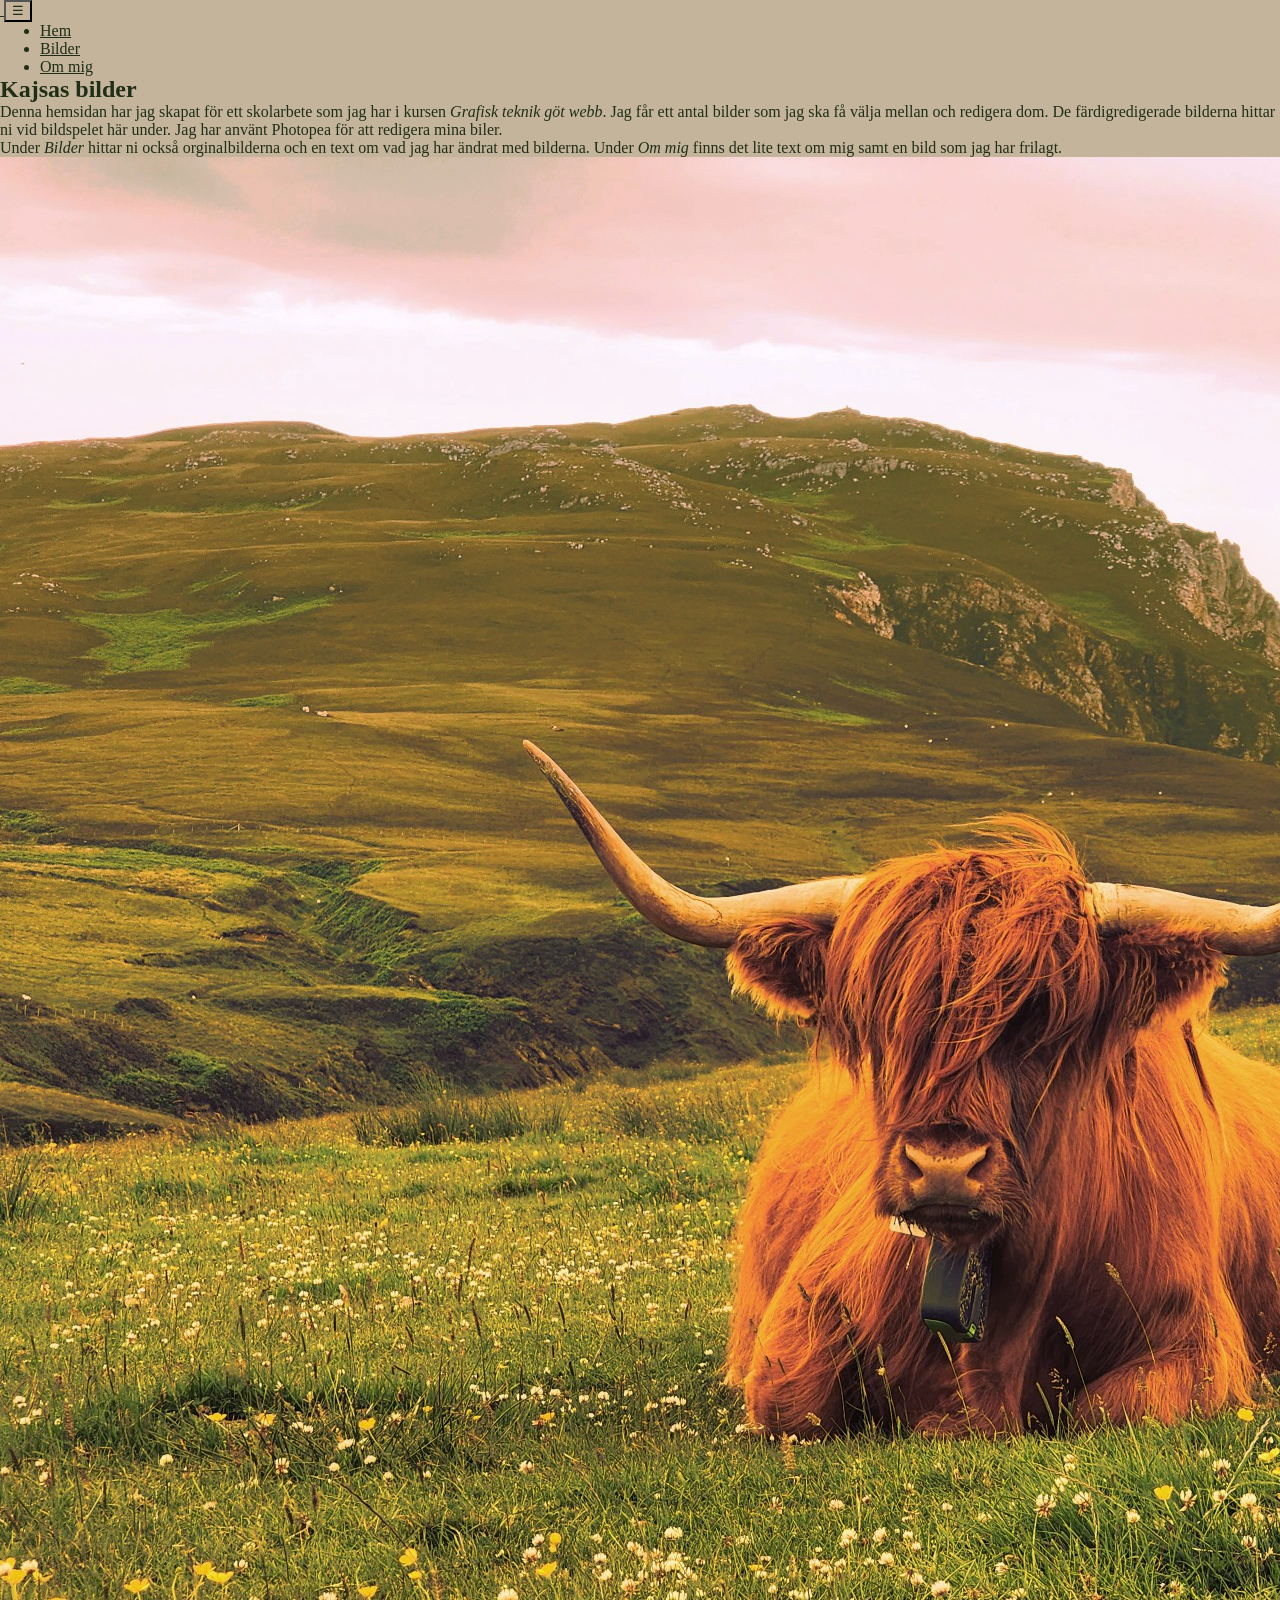
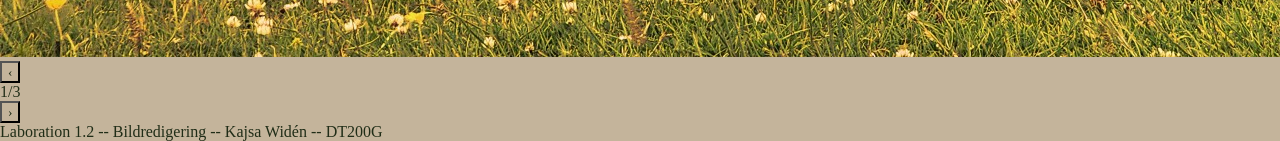
==== index.html @ cc409776 "La till en klass till länkarna i headern" ====
<!doctype html>
<html lang="sv">
  <head>
    <!-- Svenska bokstäver fungerar och skärmen anpassar sig till små skärmar-->
    <meta charset="UTF-8">
    <meta name="viewport" content="width=device-width, initial-scale=1.0">
    <!-- Utseende i fliken till hemsidan-->
    <title>Startsida</title>
    <link rel="icon" type="image/x-icon" href="images/favicon.ico">
    <!--Koppla samman CSS och JavaScriptfiler-->
    <link rel="stylesheet" href="css/style.css">
    <script src="js/main.js" defer></script>
  </head>
  <body>
    <header>
        <!--Hemsidans logotyp med länk till startsidan-->
        <a href="index.html">
            <img src="images/logo.svg" alt="">                            <!--LÄGG TILL ALTTEXT-->
        </a>
        <!--Menyknapp till de mindre skärmarna-->
        <button class="header-menu">☰</button>
        <!--Länkar till de tre olika sidorna-->
        <nav class="menu">
            <ul>
                <li><a href="index.html">Hem</a></li>
                <li><a href="bilder.html">Bilder</a></li>
                <li><a href="ommig.html">Om mig</a></li>
            </ul>
        </nav>
    </header>
    <main>
        <!--Herobild med rubrik på-->
        <section class="herosection">
            <h1>Kajsas bilder</h1>
        </section>
        <p>Denna hemsidan har jag skapat för ett skolarbete som jag har i kursen <em>Grafisk teknik göt webb</em>. 
            Jag får ett antal bilder som jag ska få välja mellan och redigera dom. 
            De färdigredigerade bilderna hittar ni vid bildspelet här under.
            Jag har använt Photopea för att redigera mina biler.</p>
        <p>Under <em>Bilder</em> hittar ni också orginalbilderna och en text om vad jag har ändrat med bilderna. 
            Under <em>Om mig</em> finns det lite text om mig samt en bild som jag har frilagt.</p>
        <!--Bildspelet-->    
        <img class="slideshow" src="images/bildserie010.jpg" alt="En kossa som ligger i ett grönt landskap, lite gultonad bild med äkta färger">
        <!--Knapparna i bildspelet, samt bildräknaren-->
        <button class="prev-slide">&#8249;</button>
        <p class="counterslide">1/3</p>
        <button class="next-slide">&#8250;</button>
    </main>
    <footer>
        <p>Laboration 1.2 -- Bildredigering -- Kajsa Widén -- DT200G</p>
    </footer>
  </body>
</html>
---- css/style.css ----
:root {
    --background: #C4B49B;
    --background-light: #E8DDC9;
    --textcolor: #202D17;
}

/*Grundregler för hela hemsidan*/
* {
    margin: 0;
    font-family: Georgia, 'Times New Roman', Times, serif;
    box-sizing: border-box;
    color: var(--textcolor);
    background-color: var(--background);
}
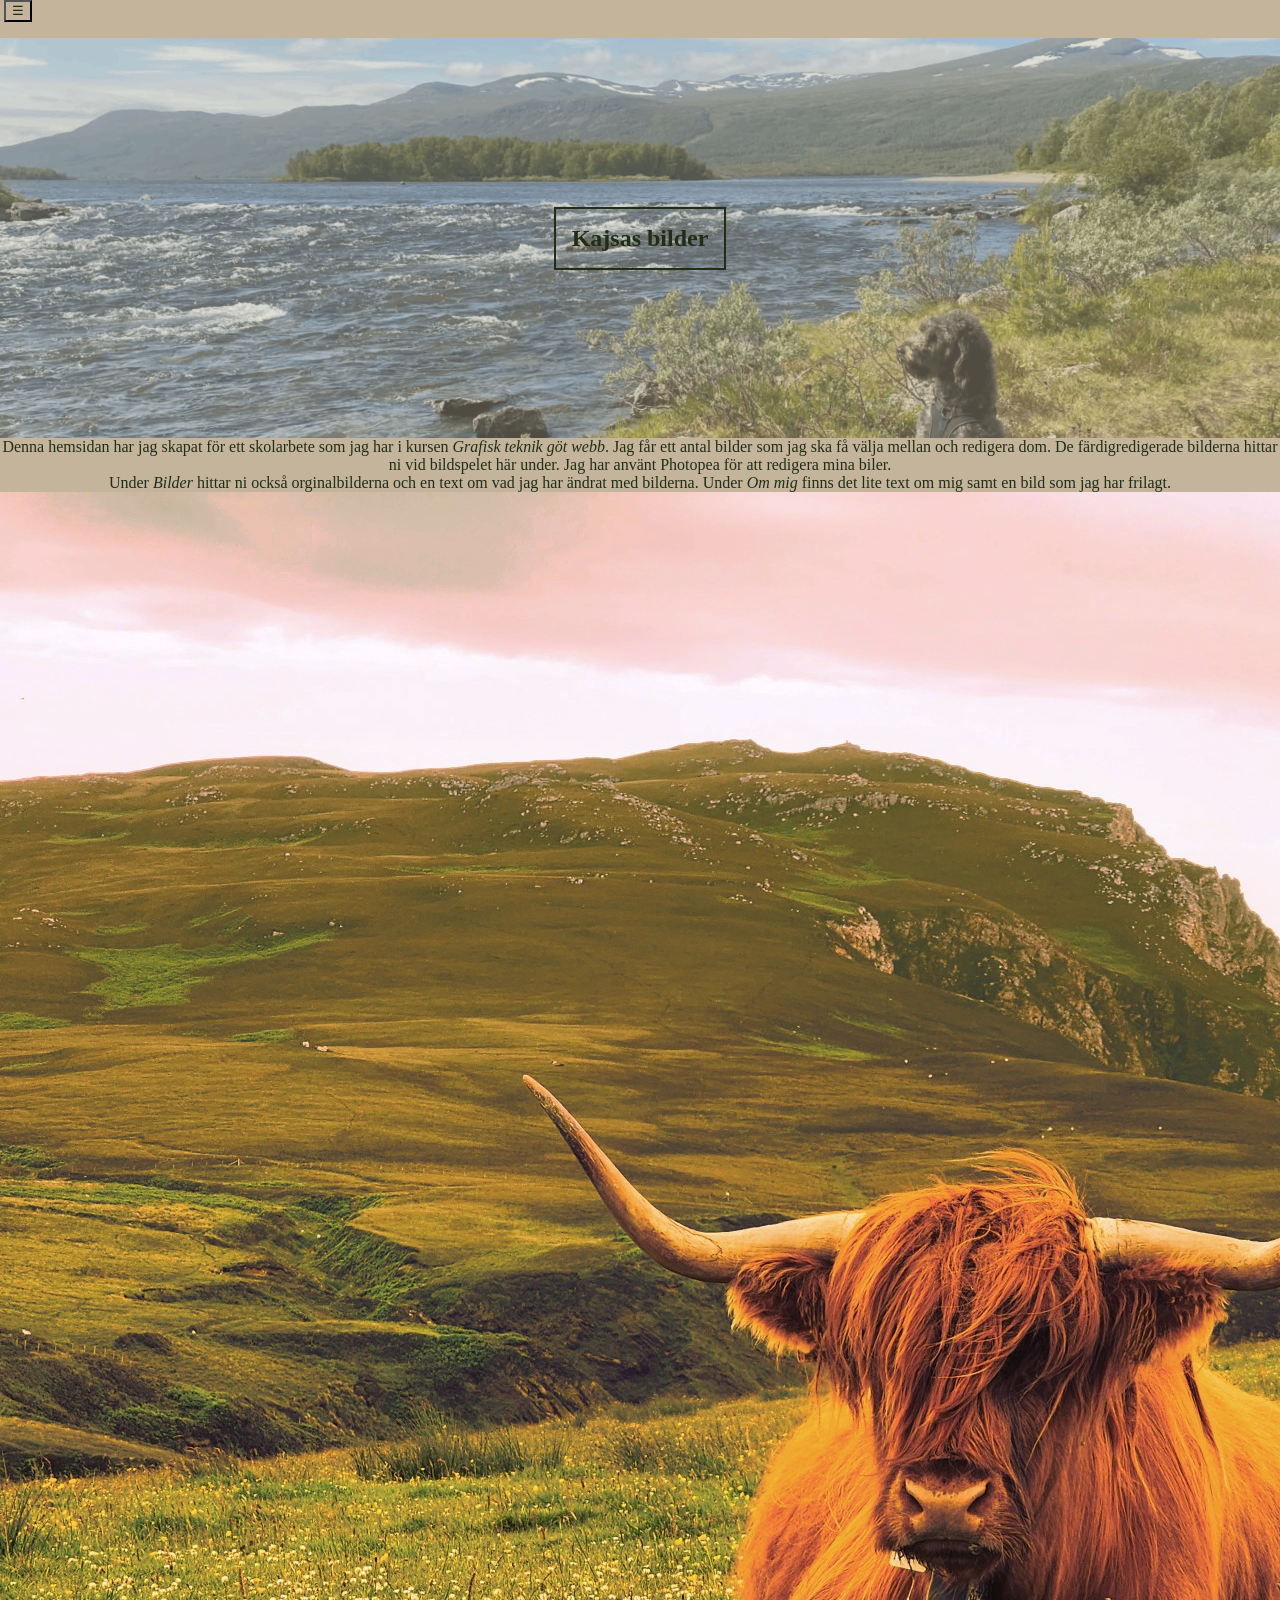
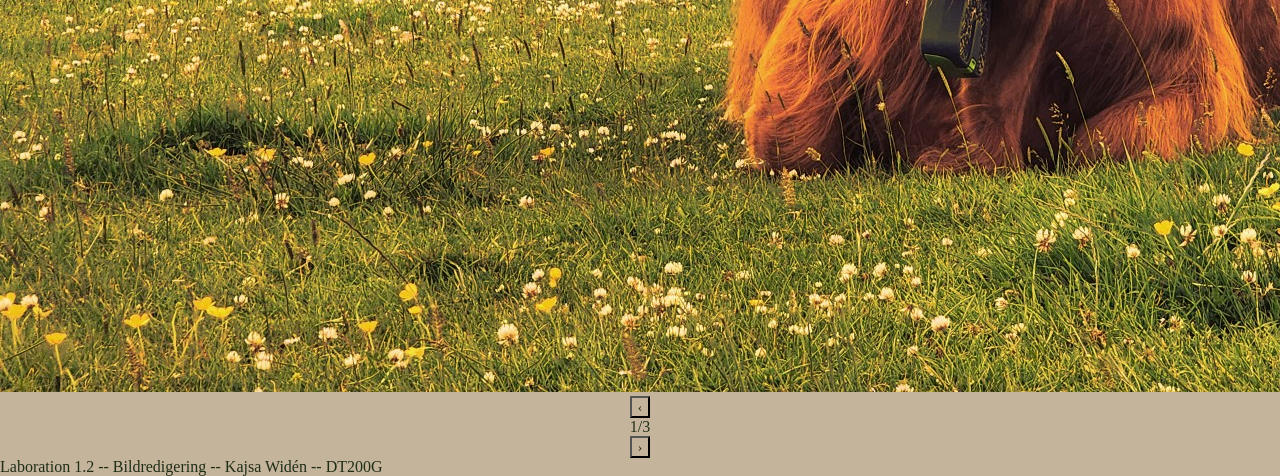
==== commit 7e52c1e0: "La till en div för knapparna till bildspelet" ====
--- a/index.html
+++ b/index.html
@@ -42,9 +42,11 @@
         <!--Bildspelet-->    
         <img class="slideshow" src="images/bildserie010.jpg" alt="En kossa som ligger i ett grönt landskap, lite gultonad bild med äkta färger">
         <!--Knapparna i bildspelet, samt bildräknaren-->
-        <button class="prev-slide">&#8249;</button>
-        <p class="counterslide">1/3</p>
-        <button class="next-slide">&#8250;</button>
+        <div class="slidebuttons">
+            <button class="prev-slide">&#8249;</button>
+            <p class="counterslide">1/3</p>
+            <button class="next-slide">&#8250;</button>
+        </div>
     </main>
     <footer>
         <p>Laboration 1.2 -- Bildredigering -- Kajsa Widén -- DT200G</p>
--- a/css/style.css
+++ b/css/style.css
@@ -11,4 +11,60 @@
     box-sizing: border-box;
     color: var(--textcolor);
     background-color: var(--background);
+}
+
+/*Öppnar och stänger menyn när man trycker på hamburgarknappen*/
+.menu {
+    display: none;
+}
+
+.menu.open {
+    display: block;
+}
+
+/*Ändrar utseendet på länkarna i headern*/
+ul{
+    list-style: none;
+    margin-top: 1rem;
+}
+
+a {
+    text-decoration: none;
+}
+
+a:hover {
+    text-decoration: underline;
+}
+
+header {
+    padding-bottom: 1rem;
+}
+
+
+/*Herosektionen, bild och h1*/
+.herosection {
+    /*Hur herobilden ser ut*/
+    background-image: url("../images/header.png");
+    background-size: cover;
+    height: 400px;
+
+    /*Hur texten på bilden ligger*/
+    display: flex;
+    justify-content: center;
+    align-items: center;
+    background-position: center;
+}
+
+.herosection h1 {
+    background: transparent;
+}
+
+main {
+    text-align: center;
+}
+
+h1 {
+    border: solid 2px;
+    padding: 1rem 1rem;
+    display: inline-block;
 }
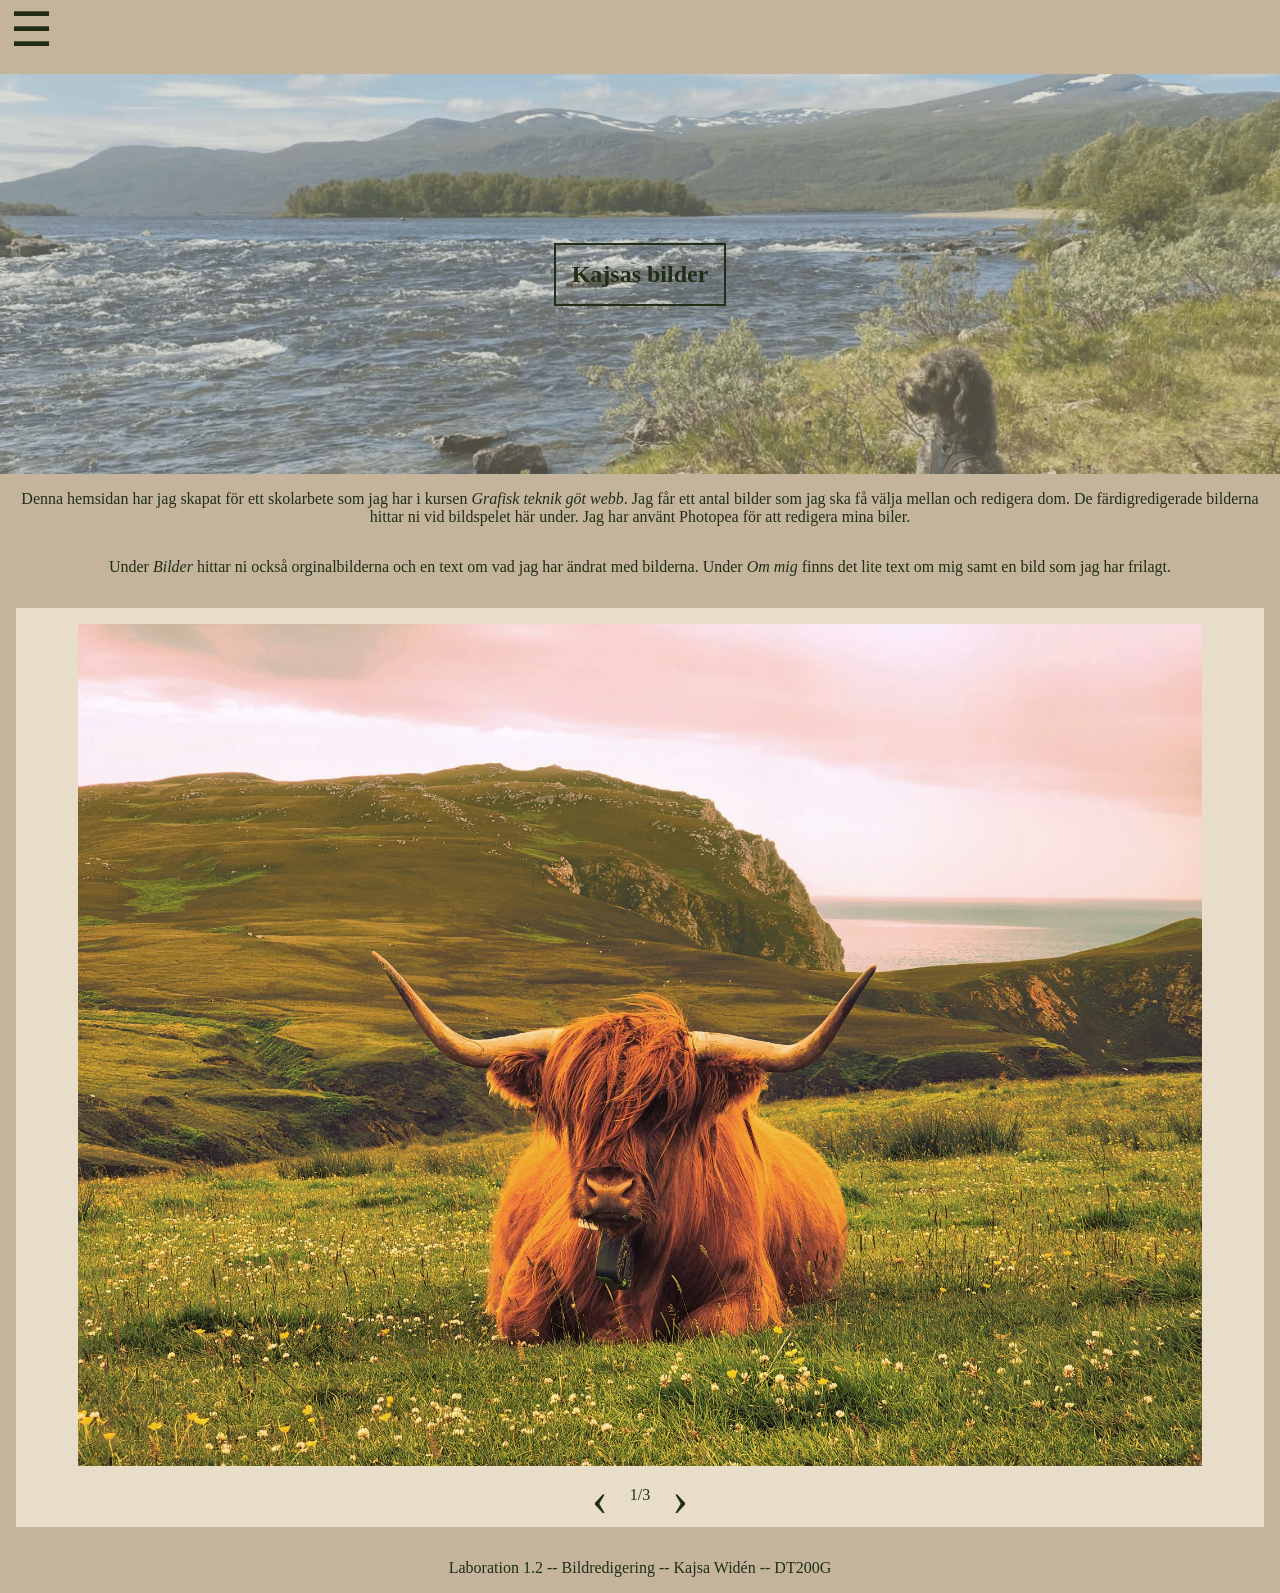
==== commit ed789824: "Har fixat hur knappar och bildspelet ser ut" ====
--- a/index.html
+++ b/index.html
@@ -40,6 +40,7 @@
         <p>Under <em>Bilder</em> hittar ni också orginalbilderna och en text om vad jag har ändrat med bilderna. 
             Under <em>Om mig</em> finns det lite text om mig samt en bild som jag har frilagt.</p>
         <!--Bildspelet-->    
+        <div class="slideshow-buttons">
         <img class="slideshow" src="images/bildserie010.jpg" alt="En kossa som ligger i ett grönt landskap, lite gultonad bild med äkta färger">
         <!--Knapparna i bildspelet, samt bildräknaren-->
         <div class="slidebuttons">
@@ -47,6 +48,7 @@
             <p class="counterslide">1/3</p>
             <button class="next-slide">&#8250;</button>
         </div>
+        </div>
     </main>
     <footer>
         <p>Laboration 1.2 -- Bildredigering -- Kajsa Widén -- DT200G</p>
--- a/css/style.css
+++ b/css/style.css
@@ -10,7 +10,11 @@
     font-family: Georgia, 'Times New Roman', Times, serif;
     box-sizing: border-box;
     color: var(--textcolor);
-    background-color: var(--background);
+
+}
+
+body {
+        background-color: var(--background);
 }
 
 /*Öppnar och stänger menyn när man trycker på hamburgarknappen*/
@@ -40,6 +44,19 @@
     padding-bottom: 1rem;
 }
 
+/*Ändrar storlek och utseende i knappar*/
+button {
+    border: none;
+    font-size: 3rem;
+}
+
+header button {
+        background-color: var(--background);
+}
+
+main button {
+    background-color: var(--background-light);
+}
 
 /*Herosektionen, bild och h1*/
 .herosection {
@@ -59,12 +76,47 @@
     background: transparent;
 }
 
+footer,
 main {
     text-align: center;
 }
 
+/*Hur texten på hemsidan ligger*/
 h1 {
     border: solid 2px;
     padding: 1rem 1rem;
     display: inline-block;
-}+}
+
+h2 {
+    padding: 2rem;
+}
+
+p {
+    padding: 1rem;
+}
+
+/*Hur en sektion ser ut ser ut*/
+.slideshow-buttons,
+.section-aboutme,
+.pictures-text {
+    background-color: var(--background-light);
+    margin: 1rem;
+}
+
+.section-aboutme,
+.pictures-text img {
+    width: 100%;
+}
+
+/*Hur bildspelet ser ut*/
+.slideshow {
+    width: 90%;
+    margin-top: 1rem;
+}
+
+.slidebuttons {
+    display: flex;
+    justify-content: center;
+}
+
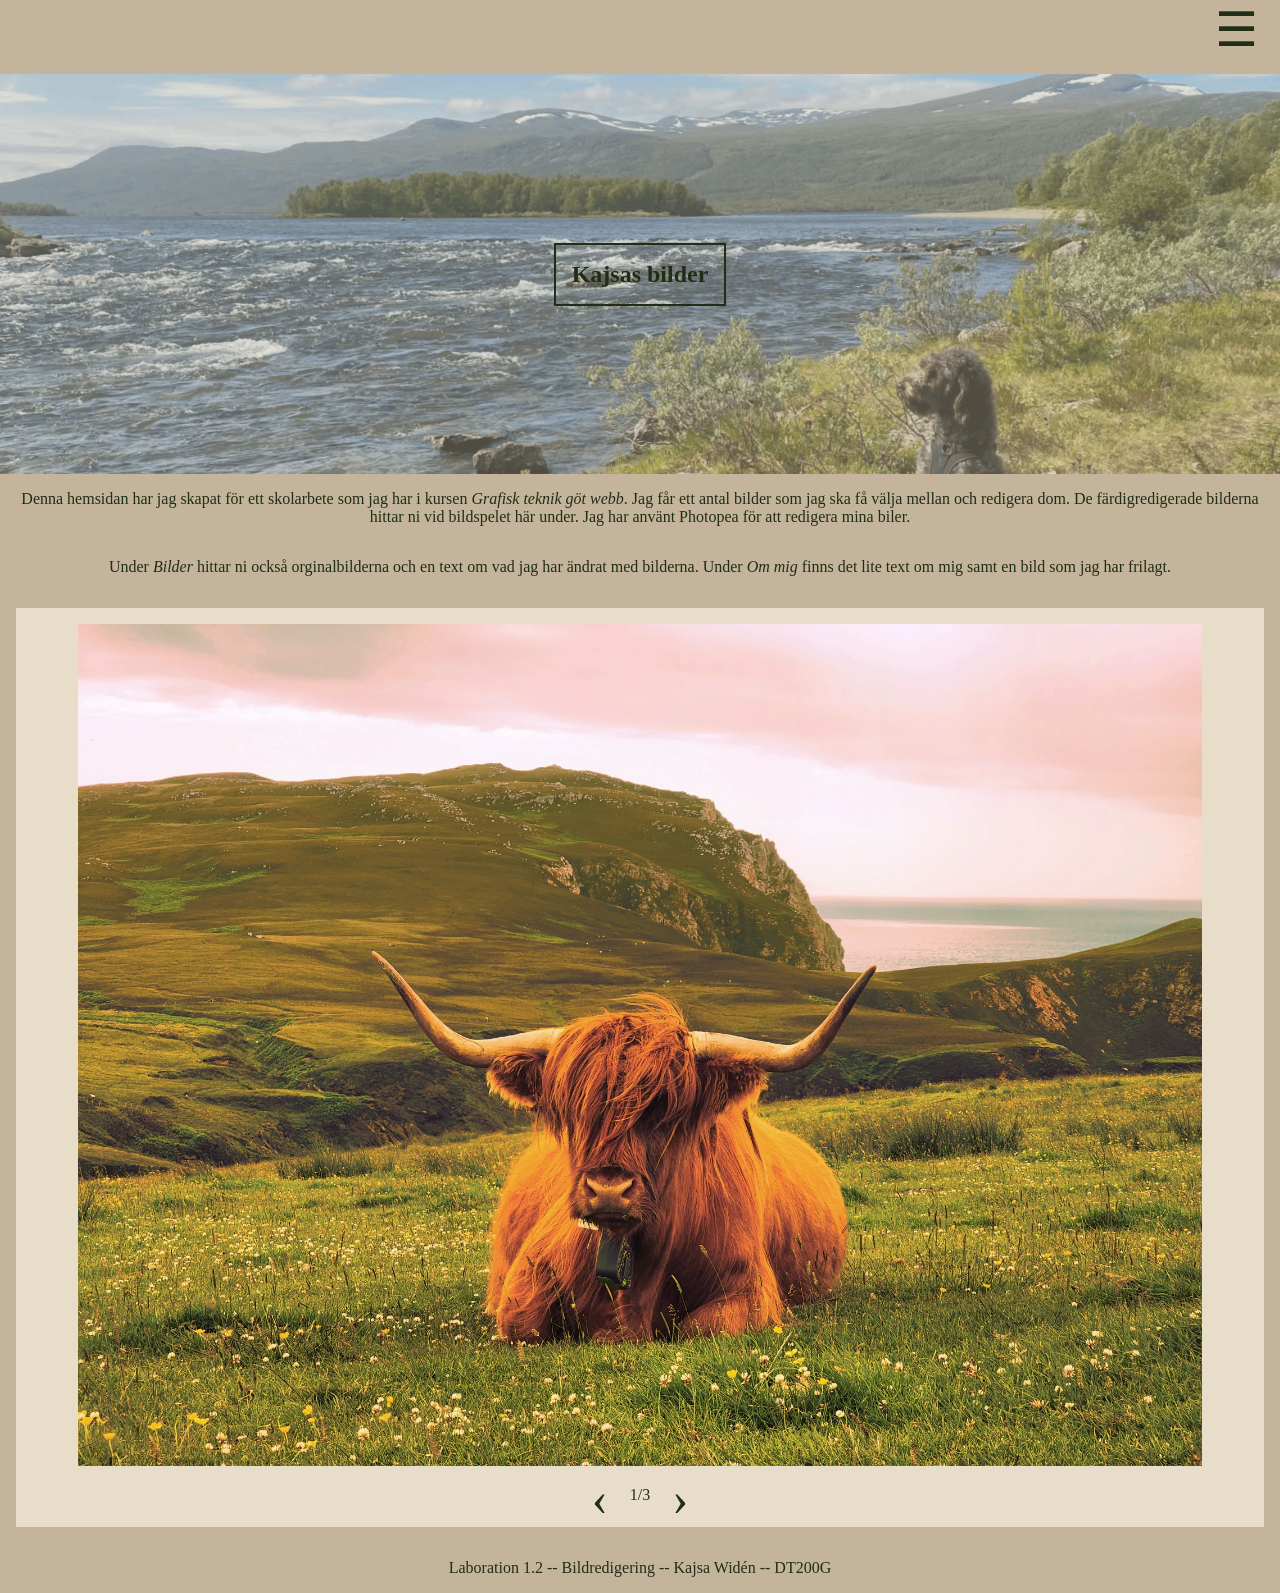
==== commit b41689a0: "fixat så inte menyknappen flyttar på sig om man öppnar menyn" ====
--- a/index.html
+++ b/index.html
@@ -14,11 +14,13 @@
   <body>
     <header>
         <!--Hemsidans logotyp med länk till startsidan-->
-        <a href="index.html">
-            <img src="images/logo.svg" alt="">                            <!--LÄGG TILL ALTTEXT-->
-        </a>
-        <!--Menyknapp till de mindre skärmarna-->
-        <button class="header-menu">☰</button>
+        <div class="header-logo-button">
+            <a href="index.html">
+                <img src="images/logo.svg" alt="">                            <!--LÄGG TILL ALTTEXT-->
+            </a>
+            <!--Menyknapp till de mindre skärmarna-->
+            <button class="header-menu">☰</button>
+        </div>
         <!--Länkar till de tre olika sidorna-->
         <nav class="menu">
             <ul>
--- a/css/style.css
+++ b/css/style.css
@@ -40,8 +40,16 @@
     text-decoration: underline;
 }
 
+.header-logo-button {
+    display: flex;
+    flex-direction: row;
+    justify-content: space-between;
+
+}
+
 header {
-    padding-bottom: 1rem;
+     padding-bottom: 1rem;
+     margin: auto 1rem;
 }
 
 /*Ändrar storlek och utseende i knappar*/
@@ -51,7 +59,7 @@
 }
 
 header button {
-        background-color: var(--background);
+    background-color: var(--background);
 }
 
 main button {
@@ -106,7 +114,7 @@
 
 .section-aboutme,
 .pictures-text img {
-    width: 100%;
+    width: 95%;
 }
 
 /*Hur bildspelet ser ut*/
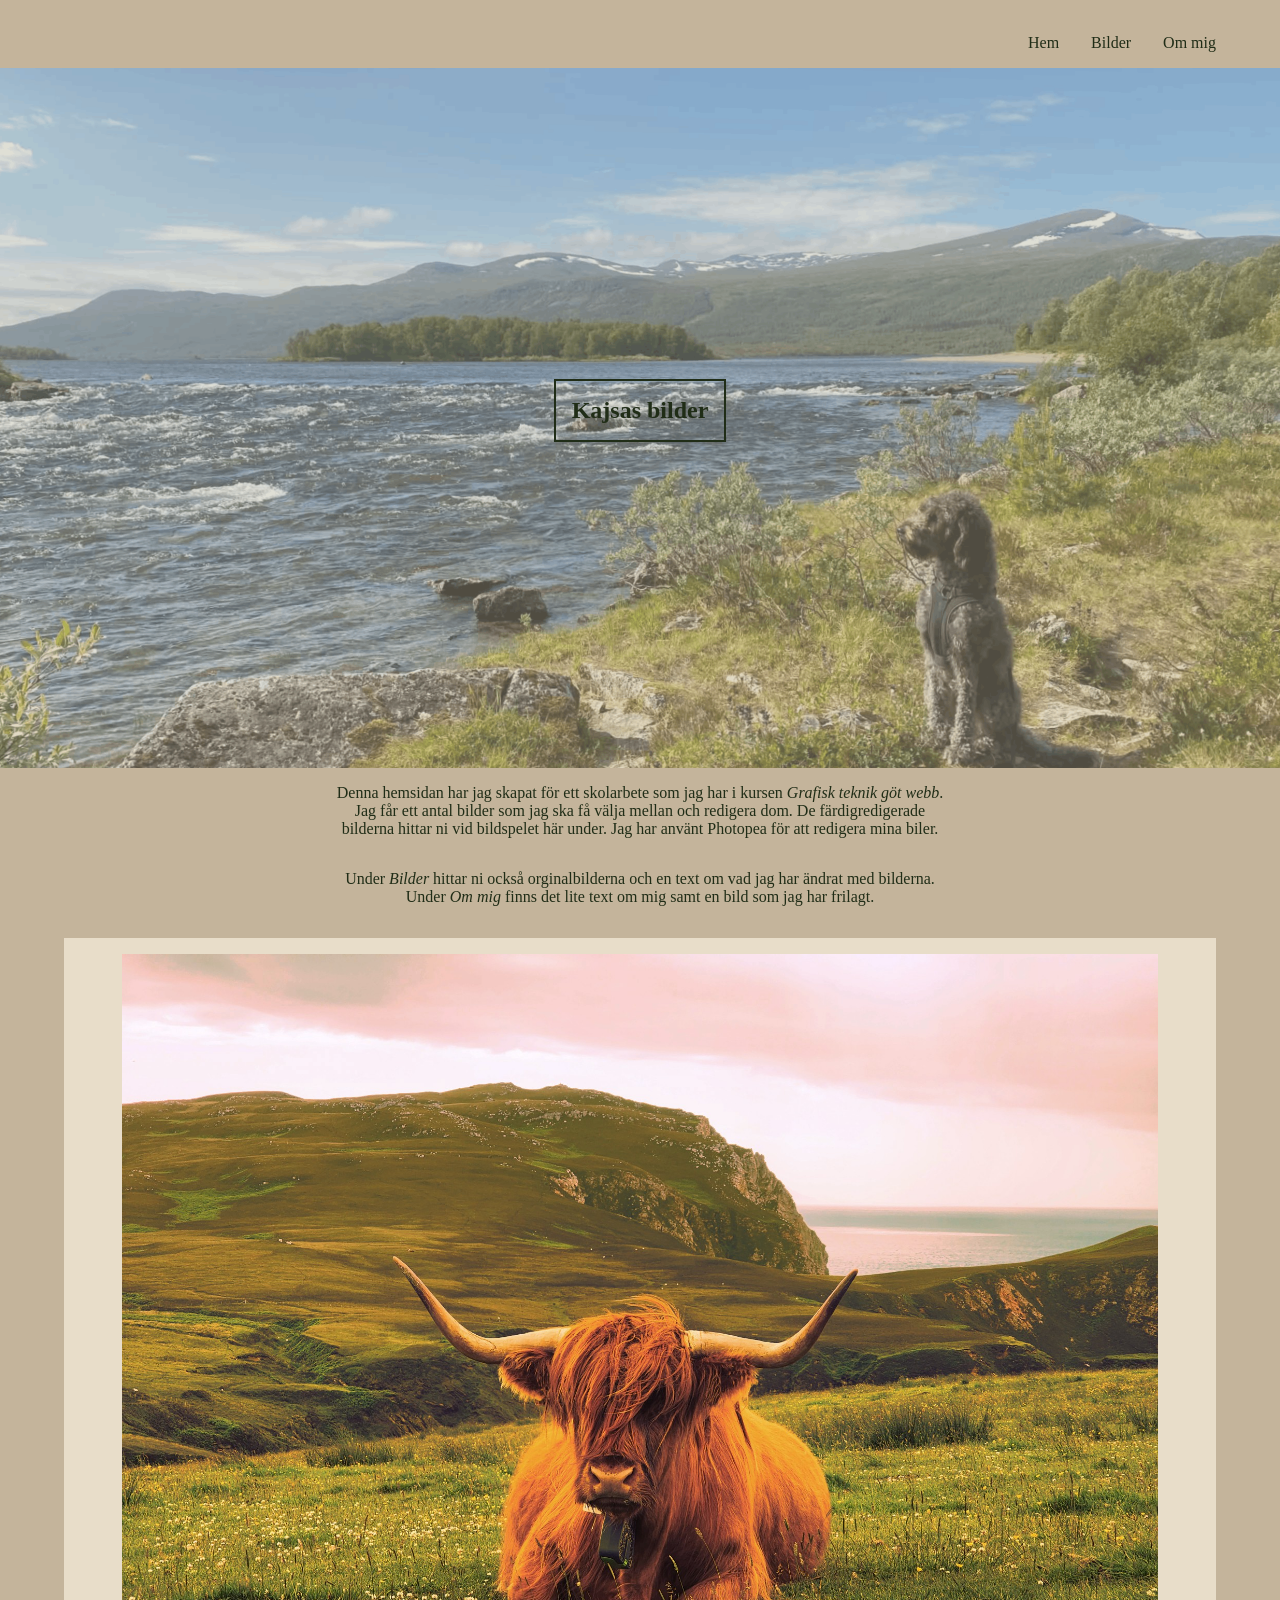
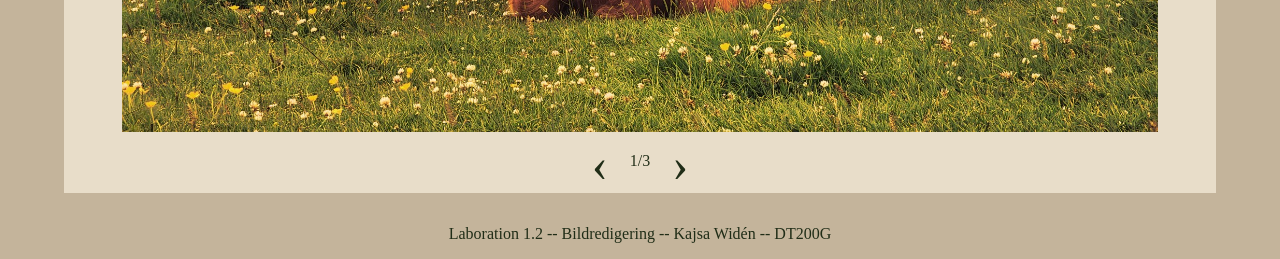
==== commit 9f361d46: "Försöker få till så bilderna blir lika stora" ====
--- a/index.html
+++ b/index.html
@@ -43,13 +43,13 @@
             Under <em>Om mig</em> finns det lite text om mig samt en bild som jag har frilagt.</p>
         <!--Bildspelet-->    
         <div class="slideshow-buttons">
-        <img class="slideshow" src="images/bildserie010.jpg" alt="En kossa som ligger i ett grönt landskap, lite gultonad bild med äkta färger">
-        <!--Knapparna i bildspelet, samt bildräknaren-->
-        <div class="slidebuttons">
-            <button class="prev-slide">&#8249;</button>
-            <p class="counterslide">1/3</p>
-            <button class="next-slide">&#8250;</button>
-        </div>
+            <img class="slideshow" src="images/bildserie010.jpg" alt="En kossa som ligger i ett grönt landskap, lite gultonad bild med äkta färger">
+            <!--Knapparna i bildspelet, samt bildräknaren-->
+            <div class="slidebuttons">
+                <button class="prev-slide">&#8249;</button>
+                <p class="counterslide">1/3</p>
+                <button class="next-slide">&#8250;</button>
+            </div>
         </div>
     </main>
     <footer>
--- a/css/style.css
+++ b/css/style.css
@@ -94,6 +94,7 @@
     border: solid 2px;
     padding: 1rem 1rem;
     display: inline-block;
+    margin-bottom: 1rem;
 }
 
 h2 {
@@ -128,3 +129,52 @@
     justify-content: center;
 }
 
+@media (min-width: 768px) {
+    /*Hur menyn ser ut i headern*/
+    .header-menu {
+        display: none;
+    }
+
+    .menu {
+        display: block;
+    }
+
+    .menu ul {
+        display: flex;
+        gap: 2rem;
+        justify-content: flex-end;
+        margin-right: 3rem;
+    }
+
+    /*Ger dessa reglerna till alla p-element förutom slidebuttons*/
+    p:not(.slidebuttons p) {
+        max-width: 40rem;
+        margin: auto;
+    }
+
+
+    /*Herobilden*/
+    .herosection {
+        height: 700px;
+    }
+
+    /*Hur de olika sektionerna ser ut*/
+    .slideshow-buttons,
+    .section-aboutme,
+    .pictures-text {
+        width: 90%;
+        margin: 1rem auto;
+    }
+
+
+    .pictures {
+        display: flex;
+       /* justify-content: space-around;
+        
+    }
+
+    .original img {
+        width: 50%;
+    }
+    
+}
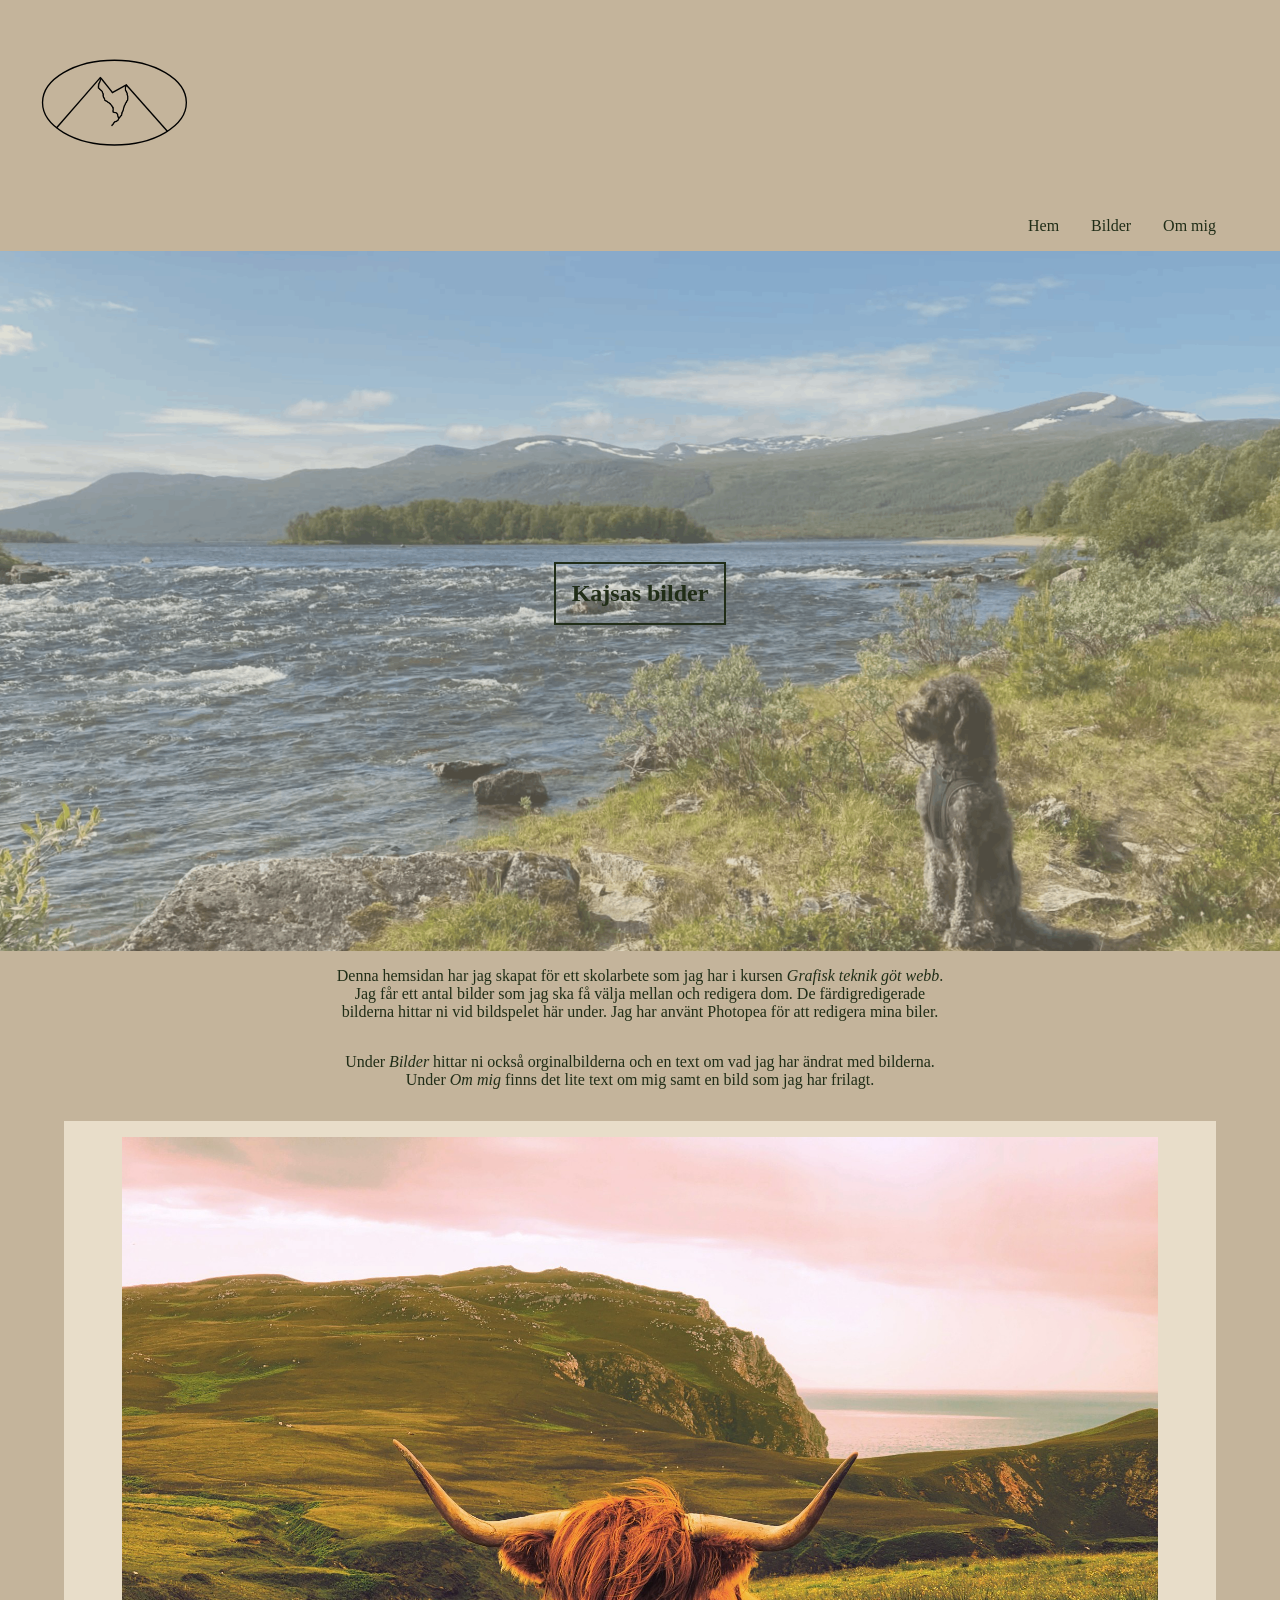
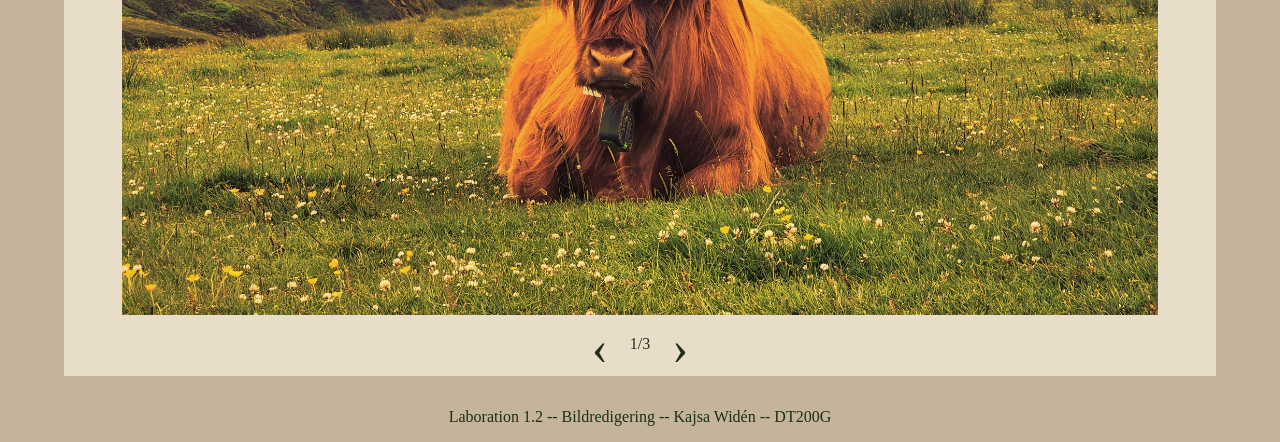
==== commit 94f1e4d1: "La in logotyp med alt-text till hemsidan" ====
--- a/index.html
+++ b/index.html
@@ -16,7 +16,7 @@
         <!--Hemsidans logotyp med länk till startsidan-->
         <div class="header-logo-button">
             <a href="index.html">
-                <img src="images/logo.svg" alt="">                            <!--LÄGG TILL ALTTEXT-->
+                <img src="images/logo.svg" alt="Logotyp, ett berg som är inringat">
             </a>
             <!--Menyknapp till de mindre skärmarna-->
             <button class="header-menu">☰</button>
--- a/css/style.css
+++ b/css/style.css
@@ -169,12 +169,25 @@
 
     .pictures {
         display: flex;
-       /* justify-content: space-around;
+        justify-content: space-around;
         
     }
 
-    .original img {
+    /*Ger bilderna som ligger jämte varandra samma storlek*/
+    .wide {
         width: 50%;
     }
+
+    .high {
+        flex: 1;
+        display: flex;
+        flex-direction: column;
+        align-items: center;
+    }
     
+
+    .section-aboutme {
+        display: flex;
+        flex-direction: row;
+    }
 }
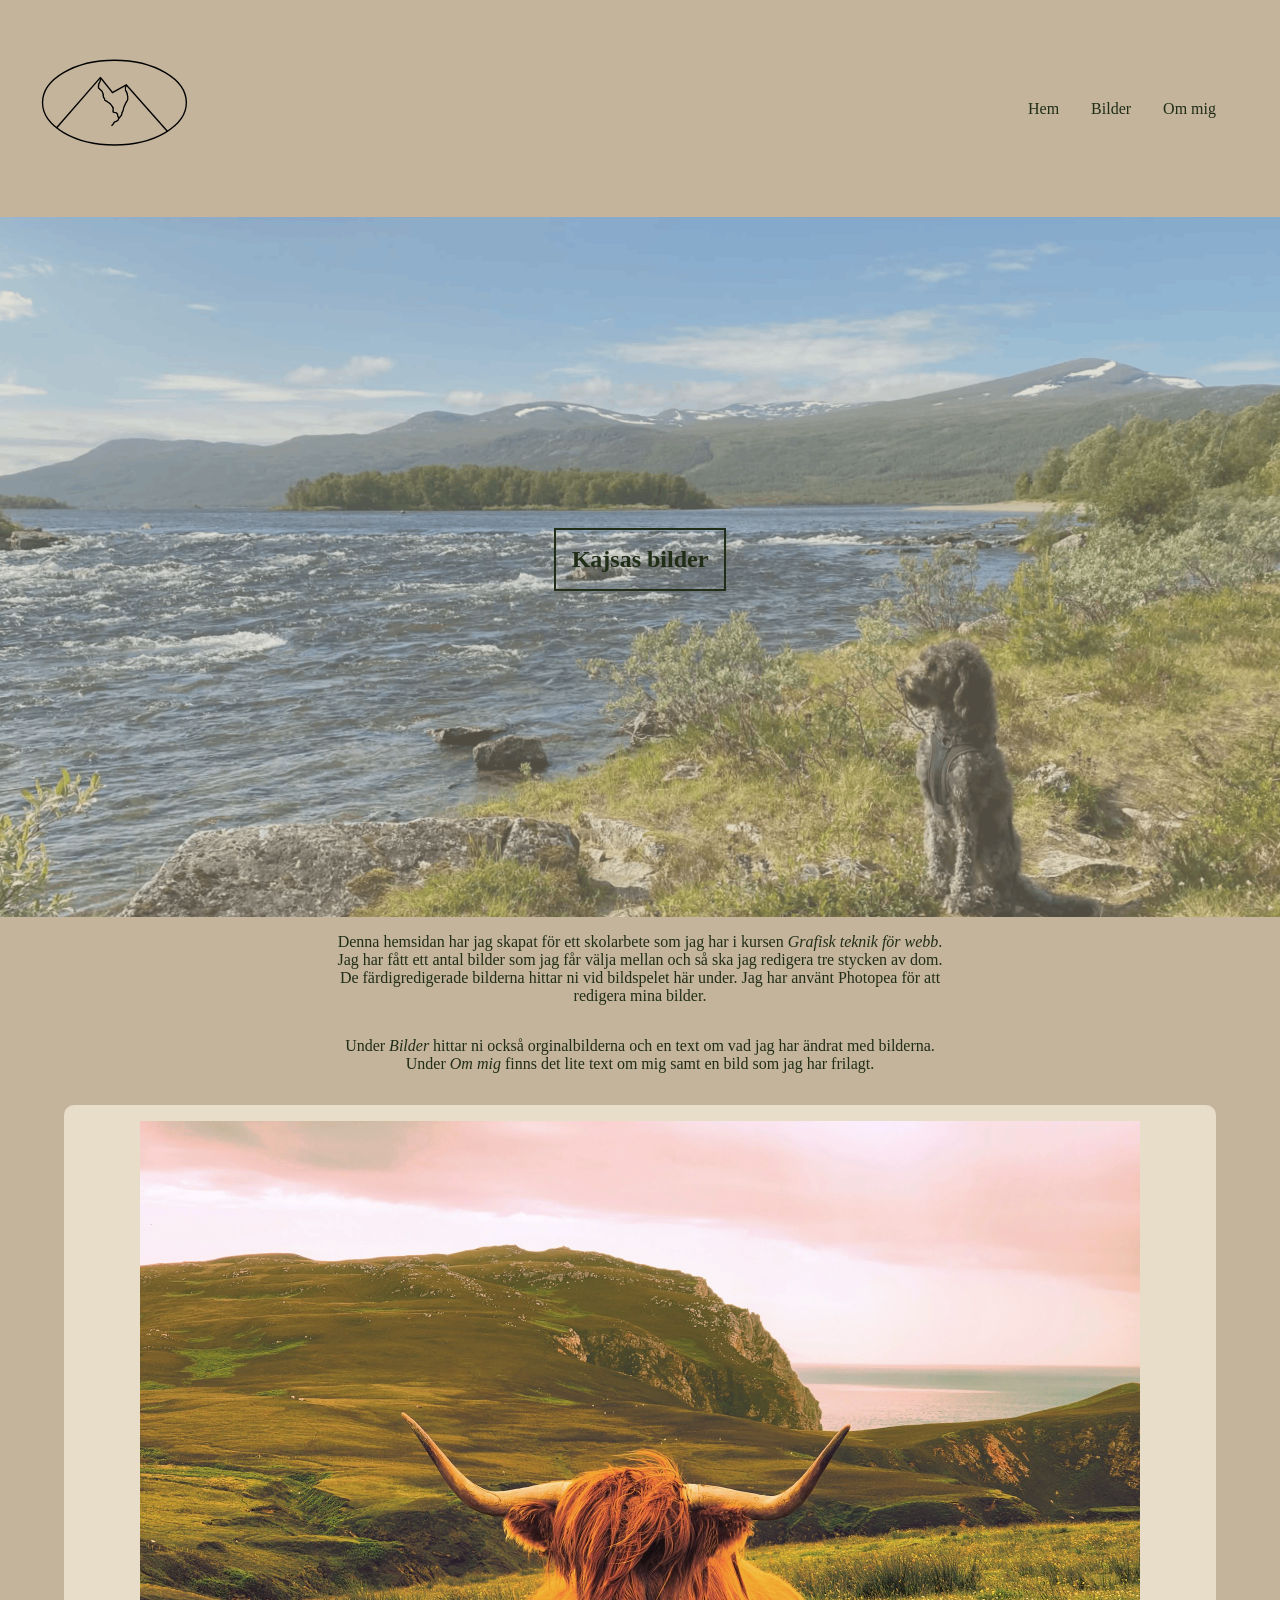
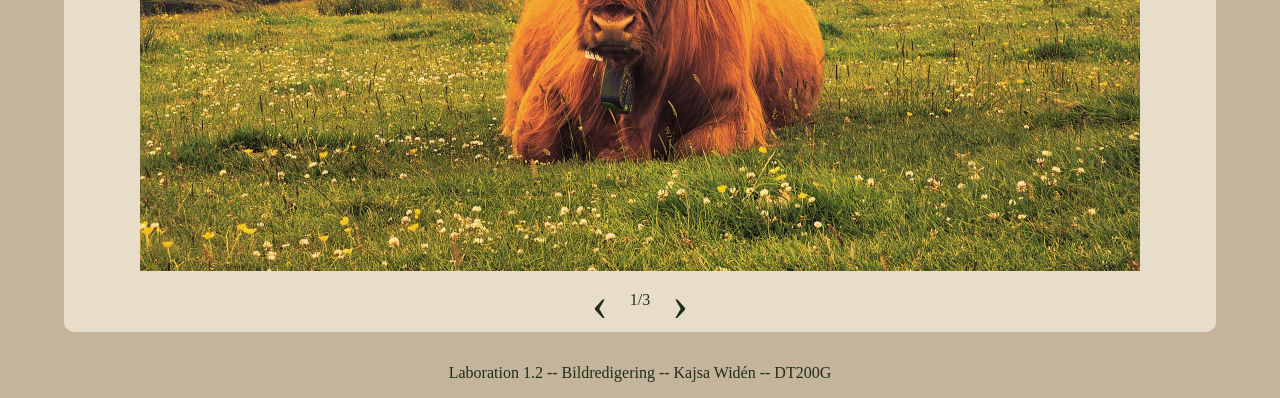
==== commit d1ba4e39: "Ändrade stavfel och formuleringar i texten" ====
--- a/index.html
+++ b/index.html
@@ -35,10 +35,10 @@
         <section class="herosection">
             <h1>Kajsas bilder</h1>
         </section>
-        <p>Denna hemsidan har jag skapat för ett skolarbete som jag har i kursen <em>Grafisk teknik göt webb</em>. 
-            Jag får ett antal bilder som jag ska få välja mellan och redigera dom. 
+        <p>Denna hemsidan har jag skapat för ett skolarbete som jag har i kursen <em>Grafisk teknik för webb</em>. 
+            Jag har fått ett antal bilder som jag får välja mellan och så ska jag redigera tre stycken av dom. 
             De färdigredigerade bilderna hittar ni vid bildspelet här under.
-            Jag har använt Photopea för att redigera mina biler.</p>
+            Jag har använt Photopea för att redigera mina bilder.</p>
         <p>Under <em>Bilder</em> hittar ni också orginalbilderna och en text om vad jag har ändrat med bilderna. 
             Under <em>Om mig</em> finns det lite text om mig samt en bild som jag har frilagt.</p>
         <!--Bildspelet-->    
--- a/css/style.css
+++ b/css/style.css
@@ -44,12 +44,11 @@
     display: flex;
     flex-direction: row;
     justify-content: space-between;
-
 }
 
 header {
-     padding-bottom: 1rem;
-     margin: auto 1rem;
+    padding-bottom: 1rem;
+    margin: auto 1rem;
 }
 
 /*Ändrar storlek och utseende i knappar*/
@@ -111,6 +110,7 @@
 .pictures-text {
     background-color: var(--background-light);
     margin: 1rem;
+    border-radius: 10px;
 }
 
 .section-aboutme,
@@ -120,8 +120,10 @@
 
 /*Hur bildspelet ser ut*/
 .slideshow {
-    width: 90%;
+    max-width: 90%;
+    max-height: 750px;
     margin-top: 1rem;
+
 }
 
 .slidebuttons {
@@ -144,6 +146,14 @@
         gap: 2rem;
         justify-content: flex-end;
         margin-right: 3rem;
+    }
+
+    /*Hur elementen ligger i headern*/
+    header {
+        display: flex;
+        flex-direction: row;
+        align-items: center;
+        justify-content: space-between;
     }
 
     /*Ger dessa reglerna till alla p-element förutom slidebuttons*/
